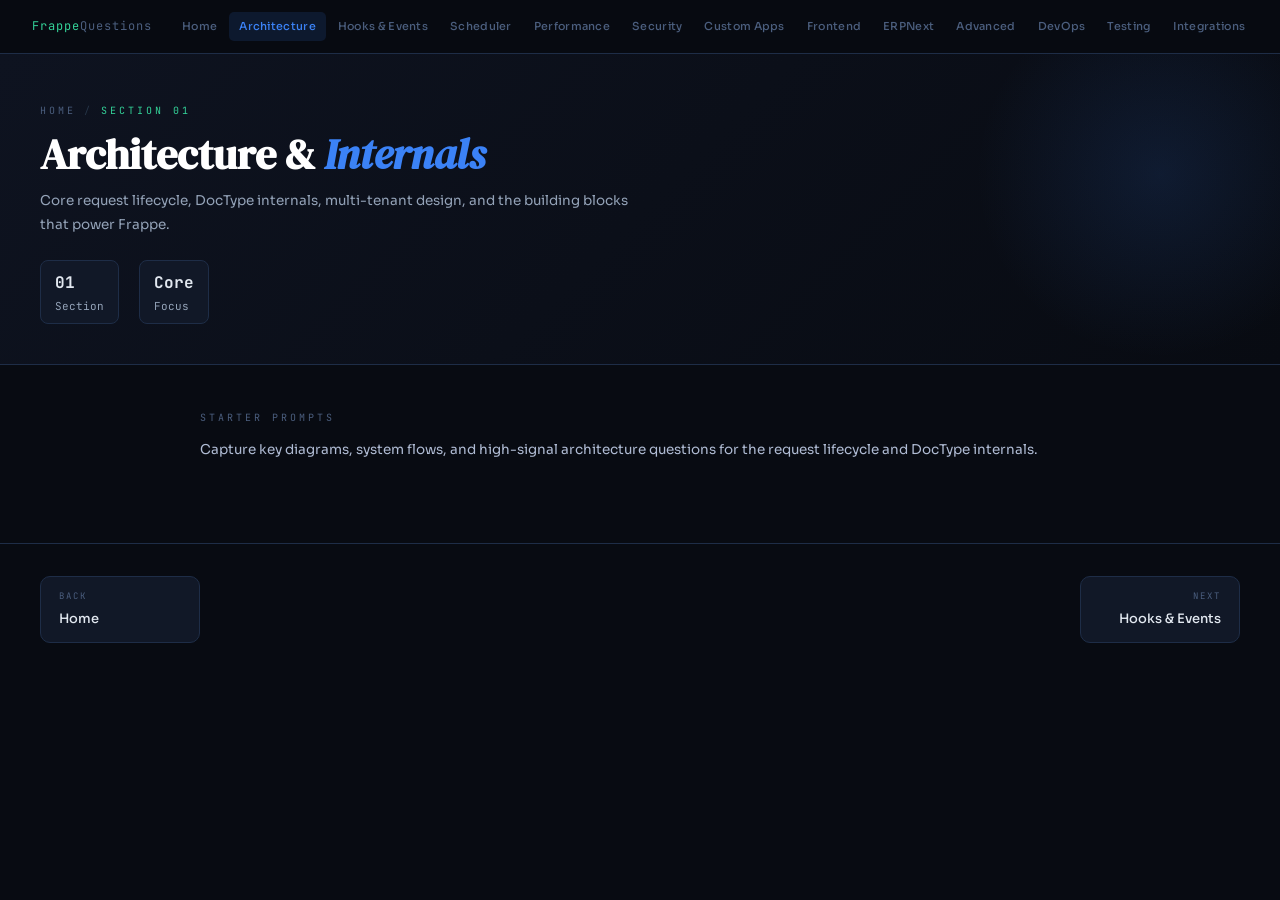
==== 01-architecture.html @ 0d049d43 "Add navigation hub and section pages Agent-Logs-Url: https://github.com/Ravikumar1032/Frappe-questio" ====
<!DOCTYPE html>
<html lang="en">
<head>
  <meta charset="UTF-8">
  <meta name="viewport" content="width=device-width, initial-scale=1.0">
  <title>Architecture &amp; Internals — Frappe Interview Kit</title>
  <link rel="stylesheet" href="index.css">
</head>
<body>
  <header class="topbar">
    <div class="topbar-left">
      <a class="topbar-logo" href="index.html">Frappe<span>Questions</span></a>
      <nav class="topbar-nav">
        <a class="nav-link" href="index.html">Home</a>
        <a class="nav-link active" href="01-architecture.html">Architecture</a>
        <a class="nav-link" href="02-hooks-events.html">Hooks &amp; Events</a>
        <a class="nav-link" href="03-scheduler-workers.html">Scheduler</a>
        <a class="nav-link" href="04-performance-db.html">Performance</a>
        <a class="nav-link" href="05-security-permissions.html">Security</a>
        <a class="nav-link" href="06-custom-apps-design.html">Custom Apps</a>
        <a class="nav-link" href="07-frontend-client-scripts.html">Frontend</a>
        <a class="nav-link" href="08-erpnext-domain.html">ERPNext</a>
        <a class="nav-link" href="09-advanced.html">Advanced</a>
        <a class="nav-link" href="10-deployment-devops.html">DevOps</a>
        <a class="nav-link" href="11-testing-debugging.html">Testing</a>
        <a class="nav-link" href="12-integrations-api.html">Integrations</a>
      </nav>
    </div>
  </header>

  <section class="page-hero">
    <div class="hero-eyebrow"><a href="index.html">Home</a><span class="sep">/</span>Section 01</div>
    <h1 class="page-title">Architecture &amp; <em>Internals</em></h1>
    <p class="page-desc">Core request lifecycle, DocType internals, multi-tenant design, and the building blocks that power Frappe.</p>
    <div class="hero-stats">
      <div class="stat-pill"><b>01</b> Section</div>
      <div class="stat-pill"><b>Core</b> Focus</div>
    </div>
  </section>

  <main class="content">
    <div class="section-label">Starter Prompts</div>
    <p class="ans">Capture key diagrams, system flows, and high-signal architecture questions for the request lifecycle and DocType internals.</p>
  </main>

  <footer class="page-footer">
    <a class="footer-nav-btn" href="index.html">
      <span class="fnb-dir">Back</span>
      <span class="fnb-title">Home</span>
    </a>
    <a class="footer-nav-btn next" href="02-hooks-events.html">
      <span class="fnb-dir">Next</span>
      <span class="fnb-title">Hooks &amp; Events</span>
    </a>
  </footer>
</body>
</html>
---- index.css ----
/* SHARED STYLES — inlined into every page */
@import url('https://fonts.googleapis.com/css2?family=DM+Serif+Display:ital@0;1&family=JetBrains+Mono:wght@400;600&family=Sora:wght@300;400;500;600&display=swap');

:root {
  --bg: #080b12;
  --surface: #0e1320;
  --card: #111827;
  --card-hover: #141d30;
  --border: #1e2d47;
  --border2: #263548;
  --accent: #3b82f6;
  --accent-glow: #3b82f620;
  --green: #34d399;
  --green-glow: #34d39920;
  --orange: #f59e0b;
  --orange-glow: #f59e0b20;
  --red: #f87171;
  --text: #e2e8f0;
  --text2: #94a3b8;
  --muted: #4b5e7e;
  --mono: 'JetBrains Mono', monospace;
  --serif: 'DM Serif Display', serif;
  --sans: 'Sora', sans-serif;
}

*, *::before, *::after { box-sizing: border-box; margin: 0; padding: 0; }

html { scroll-behavior: smooth; }

body {
  background: var(--bg);
  color: var(--text);
  font-family: var(--sans);
  font-size: 14px;
  line-height: 1.7;
  min-height: 100vh;
}

/* TOPBAR NAV */
.topbar {
  position: sticky; top: 0; z-index: 200;
  background: rgba(8,11,18,0.92);
  backdrop-filter: blur(16px);
  border-bottom: 1px solid var(--border);
  padding: 0 32px;
  height: 54px;
  display: flex;
  align-items: center;
  gap: 0;
  justify-content: space-between;
}
.topbar-left { display: flex; align-items: center; gap: 20px; }
.topbar-logo {
  font-family: var(--mono);
  font-size: 12px;
  color: var(--green);
  text-decoration: none;
  letter-spacing: 1px;
  white-space: nowrap;
}
.topbar-logo span { color: var(--muted); }
.topbar-nav {
  display: flex;
  gap: 2px;
  overflow-x: auto;
  scrollbar-width: none;
}
.topbar-nav::-webkit-scrollbar { display: none; }
.nav-link {
  color: var(--muted);
  text-decoration: none;
  font-size: 11px;
  font-weight: 500;
  padding: 5px 10px;
  border-radius: 5px;
  white-space: nowrap;
  transition: all 0.15s;
  letter-spacing: 0.3px;
}
.nav-link:hover { color: var(--text); background: var(--surface); }
.nav-link.active { color: var(--accent); background: var(--accent-glow); }

/* PAGE HERO */
.page-hero {
  padding: 48px 40px 40px;
  border-bottom: 1px solid var(--border);
  background: linear-gradient(135deg, var(--surface) 0%, var(--bg) 100%);
  position: relative;
  overflow: hidden;
}
.page-hero::before {
  content: '';
  position: absolute;
  top: -80px; right: -80px;
  width: 400px; height: 400px;
  background: radial-gradient(circle, var(--accent-glow) 0%, transparent 65%);
  pointer-events: none;
}
.hero-eyebrow {
  font-family: var(--mono);
  font-size: 10px;
  letter-spacing: 3px;
  text-transform: uppercase;
  color: var(--green);
  margin-bottom: 12px;
}
.hero-eyebrow a {
  color: var(--muted);
  text-decoration: none;
  transition: color 0.15s;
}
.hero-eyebrow a:hover { color: var(--text); }
.hero-eyebrow .sep { margin: 0 8px; color: var(--border2); }
.page-title {
  font-family: var(--serif);
  font-size: clamp(26px, 4vw, 42px);
  color: #fff;
  line-height: 1.1;
  margin-bottom: 12px;
}
.page-title em { color: var(--accent); font-style: italic; }
.page-desc {
  color: var(--text2);
  max-width: 600px;
  font-size: 13.5px;
  line-height: 1.75;
}
.hero-stats {
  display: flex;
  gap: 20px;
  margin-top: 24px;
  flex-wrap: wrap;
}
.stat-pill {
  background: var(--card);
  border: 1px solid var(--border);
  border-radius: 8px;
  padding: 8px 14px;
  font-family: var(--mono);
  font-size: 11px;
  color: var(--text2);
}
.stat-pill b { color: var(--text); font-size: 16px; display: block; }

/* MAIN CONTENT AREA */
.content { max-width: 960px; margin: 0 auto; padding: 32px 40px 80px; }

/* NAV GRID */
.nav-grid {
  display: grid;
  grid-template-columns: repeat(auto-fit, minmax(220px, 1fr));
  gap: 14px;
}

/* SECTION HEADING */
.section-label {
  font-family: var(--mono);
  font-size: 10px;
  letter-spacing: 3px;
  text-transform: uppercase;
  color: var(--muted);
  padding: 28px 0 12px;
  border-top: 1px solid var(--border);
  margin-top: 12px;
}
.section-label:first-child { border-top: none; padding-top: 0; }

/* Q&A CARD */
.qa-card {
  background: var(--card);
  border: 1px solid var(--border);
  border-radius: 12px;
  margin-bottom: 12px;
  overflow: hidden;
  transition: border-color 0.2s;
}
.qa-card:hover { border-color: var(--border2); }

.qa-header {
  padding: 18px 20px;
  cursor: pointer;
  display: flex;
  align-items: flex-start;
  gap: 14px;
  user-select: none;
  -webkit-tap-highlight-color: transparent;
}
.qa-num {
  font-family: var(--mono);
  font-size: 10px;
  color: var(--muted);
  padding-top: 4px;
  min-width: 22px;
}
.qa-meta { flex: 1; }
.qa-tags {
  display: flex;
  gap: 5px;
  flex-wrap: wrap;
  margin-bottom: 7px;
}
.tag {
  font-family: var(--mono);
  font-size: 9px;
  letter-spacing: 0.5px;
  font-weight: 600;
  padding: 2px 7px;
  border-radius: 4px;
  text-transform: uppercase;
}
.tag-q { background: #3b82f618; border: 1px solid #3b82f640; color: var(--accent); }
.tag-scenario { background: #34d39918; border: 1px solid #34d39940; color: var(--green); }
.tag-perf { background: #f59e0b18; border: 1px solid #f59e0b40; color: var(--orange); }
.tag-warn { background: #f8717118; border: 1px solid #f8717140; color: var(--red); }
.tag-topic {
  background: #1e2d47;
  border: 1px solid var(--border2);
  color: var(--text2);
}

.qa-question {
  font-size: 14.5px;
  font-weight: 500;
  color: var(--text);
  line-height: 1.5;
}
.qa-question code {
  font-family: var(--mono);
  background: var(--surface);
  color: var(--orange);
  padding: 1px 5px;
  border-radius: 3px;
  font-size: 12.5px;
}
.qa-chevron {
  color: var(--muted);
  font-size: 14px;
  transition: transform 0.25s;
  padding-top: 4px;
  flex-shrink: 0;
}
.qa-card.open .qa-chevron { transform: rotate(180deg); }

.qa-body {
  display: none;
  padding: 0 20px 20px 56px;
  border-top: 1px solid var(--border);
}
.qa-card.open .qa-body { display: block; }

.ans-label {
  font-family: var(--mono);
  font-size: 9px;
  letter-spacing: 2.5px;
  text-transform: uppercase;
  color: var(--green);
  margin: 14px 0 10px;
}

.ans {
  color: #b0bcd4;
  font-size: 13.5px;
  line-height: 1.85;
}
.ans p { margin-bottom: 9px; }
.ans p:last-child { margin-bottom: 0; }
.ans strong { color: var(--text); font-weight: 600; }
.ans em { color: var(--orange); font-style: normal; }

.ans code {
  font-family: var(--mono);
  background: #0a0f1c;
  border: 1px solid var(--border);
  color: var(--orange);
  padding: 1px 5px;
  border-radius: 3px;
  font-size: 12px;
}

pre.codeblock {
  font-family: var(--mono);
  background: #060a12;
  border: 1px solid var(--border);
  border-left: 3px solid var(--accent);
  border-radius: 8px;
  padding: 14px 16px;
  font-size: 12px;
  line-height: 1.75;
  color: #8fa8cc;
  overflow-x: auto;
  margin: 12px 0;
  white-space: pre;
}
pre.codeblock .kw { color: #60a5fa; }
pre.codeblock .fn { color: #a78bfa; }
pre.codeblock .str { color: #34d399; }
pre.codeblock .cm { color: #3d5273; font-style: italic; }
pre.codeblock .num { color: var(--orange); }

.tip {
  background: #34d39910;
  border: 1px solid #34d39928;
  border-radius: 8px;
  padding: 11px 14px;
  margin-top: 12px;
  font-size: 13px;
  color: #a7f3d0;
}
.tip::before { content: '💡 '; }

.warn {
  background: #f8717110;
  border: 1px solid #f8717130;
  border-radius: 8px;
  padding: 11px 14px;
  margin-top: 12px;
  font-size: 13px;
  color: #fca5a5;
}
.warn::before { content: '⚠️ '; }

/* EXPAND ALL TOOLBAR */
.toolbar {
  display: flex;
  gap: 8px;
  padding: 16px 0 4px;
  flex-wrap: wrap;
}
.tb-btn {
  background: var(--card);
  border: 1px solid var(--border);
  color: var(--text2);
  padding: 6px 14px;
  border-radius: 6px;
  font-size: 11px;
  font-family: var(--sans);
  cursor: pointer;
  transition: all 0.15s;
  font-weight: 500;
}
.tb-btn:hover { border-color: var(--accent); color: var(--accent); }

/* FOOTER NAV */
.page-footer {
  border-top: 1px solid var(--border);
  padding: 32px 40px;
  display: flex;
  justify-content: space-between;
  gap: 16px;
  flex-wrap: wrap;
}
.footer-nav-btn {
  display: flex;
  flex-direction: column;
  gap: 3px;
  text-decoration: none;
  padding: 12px 18px;
  border: 1px solid var(--border);
  border-radius: 10px;
  background: var(--card);
  transition: all 0.15s;
  min-width: 160px;
}
.footer-nav-btn:hover { border-color: var(--accent); background: var(--card-hover); }
.footer-nav-btn .fnb-dir {
  font-family: var(--mono);
  font-size: 9px;
  letter-spacing: 2px;
  text-transform: uppercase;
  color: var(--muted);
}
.footer-nav-btn .fnb-title {
  font-size: 13px;
  font-weight: 500;
  color: var(--text);
}
.footer-nav-btn.next { text-align: right; }

@media (max-width: 640px) {
  .topbar { padding: 0 16px; }
  .page-hero, .content, .page-footer { padding-left: 18px; padding-right: 18px; }
  .qa-body { padding-left: 18px; }
  .topbar-nav { display: none; }
}
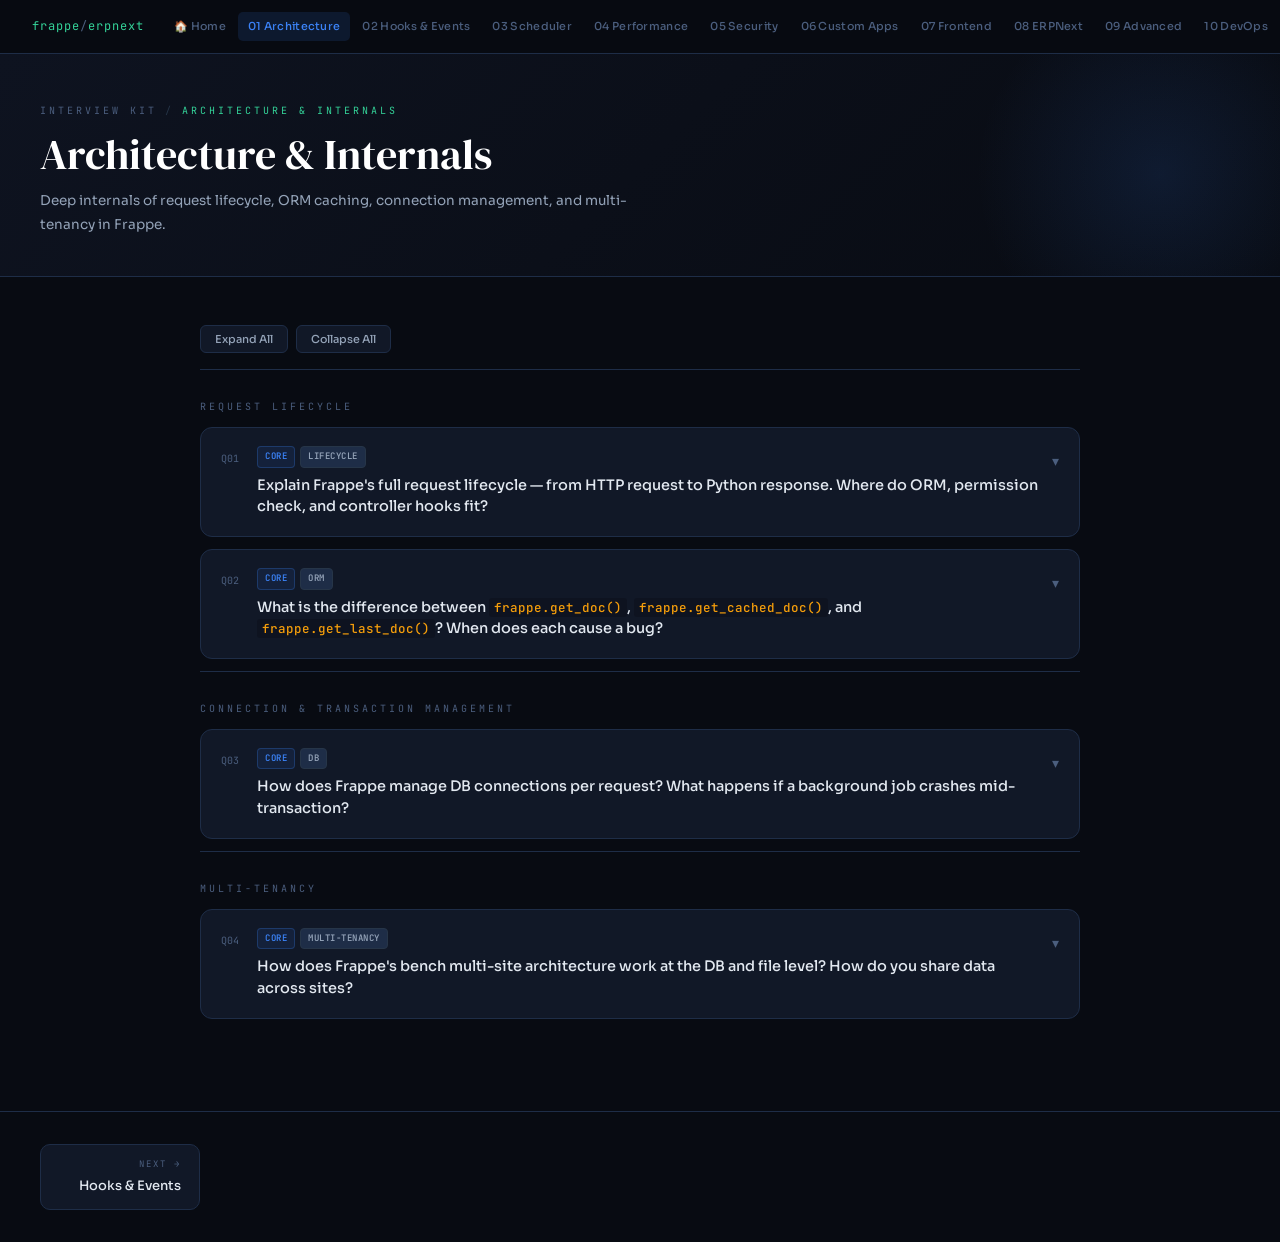
==== commit eb88f1bf: "Update 01-architecture.html" ====
--- a/01-architecture.html
+++ b/01-architecture.html
@@ -1,57 +1,475 @@
 <!DOCTYPE html>
 <html lang="en">
 <head>
-  <meta charset="UTF-8">
-  <meta name="viewport" content="width=device-width, initial-scale=1.0">
-  <title>Architecture &amp; Internals — Frappe Interview Kit</title>
-  <link rel="stylesheet" href="index.css">
+<meta charset="UTF-8">
+<meta name="viewport" content="width=device-width,initial-scale=1.0">
+<title>Architecture & Internals — Frappe/ERPNext Interview Kit</title>
+<style>/* SHARED STYLES — inlined into every page */
+@import url('https://fonts.googleapis.com/css2?family=DM+Serif+Display:ital@0;1&family=JetBrains+Mono:wght@400;600&family=Sora:wght@300;400;500;600&display=swap');
+
+:root {
+  --bg: #080b12;
+  --surface: #0e1320;
+  --card: #111827;
+  --card-hover: #141d30;
+  --border: #1e2d47;
+  --border2: #263548;
+  --accent: #3b82f6;
+  --accent-glow: #3b82f620;
+  --green: #34d399;
+  --green-glow: #34d39920;
+  --orange: #f59e0b;
+  --orange-glow: #f59e0b20;
+  --red: #f87171;
+  --text: #e2e8f0;
+  --text2: #94a3b8;
+  --muted: #4b5e7e;
+  --mono: 'JetBrains Mono', monospace;
+  --serif: 'DM Serif Display', serif;
+  --sans: 'Sora', sans-serif;
+}
+
+*, *::before, *::after { box-sizing: border-box; margin: 0; padding: 0; }
+
+html { scroll-behavior: smooth; }
+
+body {
+  background: var(--bg);
+  color: var(--text);
+  font-family: var(--sans);
+  font-size: 14px;
+  line-height: 1.7;
+  min-height: 100vh;
+}
+
+/* TOPBAR NAV */
+.topbar {
+  position: sticky; top: 0; z-index: 200;
+  background: rgba(8,11,18,0.92);
+  backdrop-filter: blur(16px);
+  border-bottom: 1px solid var(--border);
+  padding: 0 32px;
+  height: 54px;
+  display: flex;
+  align-items: center;
+  gap: 0;
+  justify-content: space-between;
+}
+.topbar-left { display: flex; align-items: center; gap: 20px; }
+.topbar-logo {
+  font-family: var(--mono);
+  font-size: 12px;
+  color: var(--green);
+  text-decoration: none;
+  letter-spacing: 1px;
+  white-space: nowrap;
+}
+.topbar-logo span { color: var(--muted); }
+.topbar-nav {
+  display: flex;
+  gap: 2px;
+  overflow-x: auto;
+  scrollbar-width: none;
+}
+.topbar-nav::-webkit-scrollbar { display: none; }
+.nav-link {
+  color: var(--muted);
+  text-decoration: none;
+  font-size: 11px;
+  font-weight: 500;
+  padding: 5px 10px;
+  border-radius: 5px;
+  white-space: nowrap;
+  transition: all 0.15s;
+  letter-spacing: 0.3px;
+}
+.nav-link:hover { color: var(--text); background: var(--surface); }
+.nav-link.active { color: var(--accent); background: var(--accent-glow); }
+
+/* PAGE HERO */
+.page-hero {
+  padding: 48px 40px 40px;
+  border-bottom: 1px solid var(--border);
+  background: linear-gradient(135deg, var(--surface) 0%, var(--bg) 100%);
+  position: relative;
+  overflow: hidden;
+}
+.page-hero::before {
+  content: '';
+  position: absolute;
+  top: -80px; right: -80px;
+  width: 400px; height: 400px;
+  background: radial-gradient(circle, var(--accent-glow) 0%, transparent 65%);
+  pointer-events: none;
+}
+.hero-eyebrow {
+  font-family: var(--mono);
+  font-size: 10px;
+  letter-spacing: 3px;
+  text-transform: uppercase;
+  color: var(--green);
+  margin-bottom: 12px;
+}
+.hero-eyebrow a {
+  color: var(--muted);
+  text-decoration: none;
+  transition: color 0.15s;
+}
+.hero-eyebrow a:hover { color: var(--text); }
+.hero-eyebrow .sep { margin: 0 8px; color: var(--border2); }
+.page-title {
+  font-family: var(--serif);
+  font-size: clamp(26px, 4vw, 42px);
+  color: #fff;
+  line-height: 1.1;
+  margin-bottom: 12px;
+}
+.page-title em { color: var(--accent); font-style: italic; }
+.page-desc {
+  color: var(--text2);
+  max-width: 600px;
+  font-size: 13.5px;
+  line-height: 1.75;
+}
+.hero-stats {
+  display: flex;
+  gap: 20px;
+  margin-top: 24px;
+  flex-wrap: wrap;
+}
+.stat-pill {
+  background: var(--card);
+  border: 1px solid var(--border);
+  border-radius: 8px;
+  padding: 8px 14px;
+  font-family: var(--mono);
+  font-size: 11px;
+  color: var(--text2);
+}
+.stat-pill b { color: var(--text); font-size: 16px; display: block; }
+
+/* MAIN CONTENT AREA */
+.content { max-width: 960px; margin: 0 auto; padding: 32px 40px 80px; }
+
+/* SECTION HEADING */
+.section-label {
+  font-family: var(--mono);
+  font-size: 10px;
+  letter-spacing: 3px;
+  text-transform: uppercase;
+  color: var(--muted);
+  padding: 28px 0 12px;
+  border-top: 1px solid var(--border);
+  margin-top: 12px;
+}
+.section-label:first-child { border-top: none; padding-top: 0; }
+
+/* Q&A CARD */
+.qa-card {
+  background: var(--card);
+  border: 1px solid var(--border);
+  border-radius: 12px;
+  margin-bottom: 12px;
+  overflow: hidden;
+  transition: border-color 0.2s;
+}
+.qa-card:hover { border-color: var(--border2); }
+
+.qa-header {
+  padding: 18px 20px;
+  cursor: pointer;
+  display: flex;
+  align-items: flex-start;
+  gap: 14px;
+  user-select: none;
+  -webkit-tap-highlight-color: transparent;
+}
+.qa-num {
+  font-family: var(--mono);
+  font-size: 10px;
+  color: var(--muted);
+  padding-top: 4px;
+  min-width: 22px;
+}
+.qa-meta { flex: 1; }
+.qa-tags {
+  display: flex;
+  gap: 5px;
+  flex-wrap: wrap;
+  margin-bottom: 7px;
+}
+.tag {
+  font-family: var(--mono);
+  font-size: 9px;
+  letter-spacing: 0.5px;
+  font-weight: 600;
+  padding: 2px 7px;
+  border-radius: 4px;
+  text-transform: uppercase;
+}
+.tag-q { background: #3b82f618; border: 1px solid #3b82f640; color: var(--accent); }
+.tag-scenario { background: #34d39918; border: 1px solid #34d39940; color: var(--green); }
+.tag-perf { background: #f59e0b18; border: 1px solid #f59e0b40; color: var(--orange); }
+.tag-warn { background: #f8717118; border: 1px solid #f8717140; color: var(--red); }
+.tag-topic {
+  background: #1e2d47;
+  border: 1px solid var(--border2);
+  color: var(--text2);
+}
+
+.qa-question {
+  font-size: 14.5px;
+  font-weight: 500;
+  color: var(--text);
+  line-height: 1.5;
+}
+.qa-question code {
+  font-family: var(--mono);
+  background: var(--surface);
+  color: var(--orange);
+  padding: 1px 5px;
+  border-radius: 3px;
+  font-size: 12.5px;
+}
+.qa-chevron {
+  color: var(--muted);
+  font-size: 14px;
+  transition: transform 0.25s;
+  padding-top: 4px;
+  flex-shrink: 0;
+}
+.qa-card.open .qa-chevron { transform: rotate(180deg); }
+
+.qa-body {
+  display: none;
+  padding: 0 20px 20px 56px;
+  border-top: 1px solid var(--border);
+}
+.qa-card.open .qa-body { display: block; }
+
+.ans-label {
+  font-family: var(--mono);
+  font-size: 9px;
+  letter-spacing: 2.5px;
+  text-transform: uppercase;
+  color: var(--green);
+  margin: 14px 0 10px;
+}
+
+.ans {
+  color: #b0bcd4;
+  font-size: 13.5px;
+  line-height: 1.85;
+}
+.ans p { margin-bottom: 9px; }
+.ans p:last-child { margin-bottom: 0; }
+.ans strong { color: var(--text); font-weight: 600; }
+.ans em { color: var(--orange); font-style: normal; }
+
+.ans code {
+  font-family: var(--mono);
+  background: #0a0f1c;
+  border: 1px solid var(--border);
+  color: var(--orange);
+  padding: 1px 5px;
+  border-radius: 3px;
+  font-size: 12px;
+}
+
+pre.codeblock {
+  font-family: var(--mono);
+  background: #060a12;
+  border: 1px solid var(--border);
+  border-left: 3px solid var(--accent);
+  border-radius: 8px;
+  padding: 14px 16px;
+  font-size: 12px;
+  line-height: 1.75;
+  color: #8fa8cc;
+  overflow-x: auto;
+  margin: 12px 0;
+  white-space: pre;
+}
+pre.codeblock .kw { color: #60a5fa; }
+pre.codeblock .fn { color: #a78bfa; }
+pre.codeblock .str { color: #34d399; }
+pre.codeblock .cm { color: #3d5273; font-style: italic; }
+pre.codeblock .num { color: var(--orange); }
+
+.tip {
+  background: #34d39910;
+  border: 1px solid #34d39928;
+  border-radius: 8px;
+  padding: 11px 14px;
+  margin-top: 12px;
+  font-size: 13px;
+  color: #a7f3d0;
+}
+.tip::before { content: '💡 '; }
+
+.warn {
+  background: #f8717110;
+  border: 1px solid #f8717130;
+  border-radius: 8px;
+  padding: 11px 14px;
+  margin-top: 12px;
+  font-size: 13px;
+  color: #fca5a5;
+}
+.warn::before { content: '⚠️ '; }
+
+/* EXPAND ALL TOOLBAR */
+.toolbar {
+  display: flex;
+  gap: 8px;
+  padding: 16px 0 4px;
+  flex-wrap: wrap;
+}
+.tb-btn {
+  background: var(--card);
+  border: 1px solid var(--border);
+  color: var(--text2);
+  padding: 6px 14px;
+  border-radius: 6px;
+  font-size: 11px;
+  font-family: var(--sans);
+  cursor: pointer;
+  transition: all 0.15s;
+  font-weight: 500;
+}
+.tb-btn:hover { border-color: var(--accent); color: var(--accent); }
+
+/* FOOTER NAV */
+.page-footer {
+  border-top: 1px solid var(--border);
+  padding: 32px 40px;
+  display: flex;
+  justify-content: space-between;
+  gap: 16px;
+  flex-wrap: wrap;
+}
+.footer-nav-btn {
+  display: flex;
+  flex-direction: column;
+  gap: 3px;
+  text-decoration: none;
+  padding: 12px 18px;
+  border: 1px solid var(--border);
+  border-radius: 10px;
+  background: var(--card);
+  transition: all 0.15s;
+  min-width: 160px;
+}
+.footer-nav-btn:hover { border-color: var(--accent); background: var(--card-hover); }
+.footer-nav-btn .fnb-dir {
+  font-family: var(--mono);
+  font-size: 9px;
+  letter-spacing: 2px;
+  text-transform: uppercase;
+  color: var(--muted);
+}
+.footer-nav-btn .fnb-title {
+  font-size: 13px;
+  font-weight: 500;
+  color: var(--text);
+}
+.footer-nav-btn.next { text-align: right; }
+
+@media (max-width: 640px) {
+  .topbar { padding: 0 16px; }
+  .page-hero, .content, .page-footer { padding-left: 18px; padding-right: 18px; }
+  .qa-body { padding-left: 18px; }
+  .topbar-nav { display: none; }
+}
+</style>
 </head>
 <body>
-  <header class="topbar">
-    <div class="topbar-left">
-      <a class="topbar-logo" href="index.html">Frappe<span>Questions</span></a>
-      <nav class="topbar-nav">
-        <a class="nav-link" href="index.html">Home</a>
-        <a class="nav-link active" href="01-architecture.html">Architecture</a>
-        <a class="nav-link" href="02-hooks-events.html">Hooks &amp; Events</a>
-        <a class="nav-link" href="03-scheduler-workers.html">Scheduler</a>
-        <a class="nav-link" href="04-performance-db.html">Performance</a>
-        <a class="nav-link" href="05-security-permissions.html">Security</a>
-        <a class="nav-link" href="06-custom-apps-design.html">Custom Apps</a>
-        <a class="nav-link" href="07-frontend-client-scripts.html">Frontend</a>
-        <a class="nav-link" href="08-erpnext-domain.html">ERPNext</a>
-        <a class="nav-link" href="09-advanced.html">Advanced</a>
-        <a class="nav-link" href="10-deployment-devops.html">DevOps</a>
-        <a class="nav-link" href="11-testing-debugging.html">Testing</a>
-        <a class="nav-link" href="12-integrations-api.html">Integrations</a>
-      </nav>
+<nav class="topbar">
+  <div class="topbar-left">
+    <a class="topbar-logo" href="index.html">frappe<span>/</span>erpnext</a>
+    <div class="topbar-nav"><a href="index.html" class="nav-link">🏠 Home</a>
+<a href="01-architecture.html" class="nav-link active">01 Architecture</a>
+<a href="02-hooks-events.html" class="nav-link">02 Hooks & Events</a>
+<a href="03-scheduler-workers.html" class="nav-link">03 Scheduler</a>
+<a href="04-performance-db.html" class="nav-link">04 Performance</a>
+<a href="05-security-permissions.html" class="nav-link">05 Security</a>
+<a href="06-custom-apps-design.html" class="nav-link">06 Custom Apps</a>
+<a href="07-frontend-client-scripts.html" class="nav-link">07 Frontend</a>
+<a href="08-erpnext-domain.html" class="nav-link">08 ERPNext</a>
+<a href="09-advanced.html" class="nav-link">09 Advanced</a>
+<a href="10-deployment-devops.html" class="nav-link">10 DevOps</a>
+<a href="11-testing-debugging.html" class="nav-link">11 Testing</a>
+<a href="12-integrations-api.html" class="nav-link">12 Integrations</a>
+</div>
+  </div>
+</nav>
+<div class="page-hero">
+  <div class="hero-eyebrow"><a href="index.html">Interview Kit</a><span class="sep">/</span>Architecture & Internals</div>
+  <div class="page-title">Architecture & Internals</div>
+  <p class="page-desc">Deep internals of request lifecycle, ORM caching, connection management, and multi-tenancy in Frappe.</p>
+</div>
+<div class="content">
+<div class="toolbar">
+  <button class="tb-btn" onclick="document.querySelectorAll('.qa-card').forEach(c=>c.classList.add('open'))">Expand All</button>
+  <button class="tb-btn" onclick="document.querySelectorAll('.qa-card').forEach(c=>c.classList.remove('open'))">Collapse All</button>
+</div>
+<div class="section-label">Request Lifecycle</div><div class="qa-card">
+  <div class="qa-header" onclick="t(this)">
+    <div class="qa-num">Q01</div>
+    <div class="qa-meta">
+      <div class="qa-tags"><span class="tag tag-q">CORE</span><span class="tag tag-topic">LIFECYCLE</span></div>
+      <div class="qa-question">Explain Frappe's full request lifecycle — from HTTP request to Python response. Where do ORM, permission check, and controller hooks fit?</div>
     </div>
-  </header>
-
-  <section class="page-hero">
-    <div class="hero-eyebrow"><a href="index.html">Home</a><span class="sep">/</span>Section 01</div>
-    <h1 class="page-title">Architecture &amp; <em>Internals</em></h1>
-    <p class="page-desc">Core request lifecycle, DocType internals, multi-tenant design, and the building blocks that power Frappe.</p>
-    <div class="hero-stats">
-      <div class="stat-pill"><b>01</b> Section</div>
-      <div class="stat-pill"><b>Core</b> Focus</div>
+    <div class="qa-chevron">▾</div>
+  </div>
+  <div class="qa-body">
+    <div class="ans-label">Answer</div>
+    <div class="ans"><p><strong>Full path:</strong> Nginx → Gunicorn (WSGI) → <code>frappe.app</code> → <code>frappe.handler.handle()</code> → method routing → ORM → MariaDB → response.</p><p><strong>Permission check</strong> fires inside <code>frappe.get_doc()</code> before data is returned, via <code>has_permission()</code> which reads DocPerm + User Permission records from the DB.</p><p><strong>Controller hooks</strong> (validate, before_save, on_submit) fire within the same DB transaction. Raising an exception triggers a full rollback.</p><p><strong>Key insight:</strong> Frappe holds a single MariaDB connection per request (stored in <code>frappe.db</code>). Long-running hooks hold locks — a common production bottleneck.</p><div class="tip">Mention RQ workers for async jobs — background tasks bypass this lifecycle entirely via Redis queues and Gunicorn never touches them.</div></div>
+  </div>
+</div><div class="qa-card">
+  <div class="qa-header" onclick="t(this)">
+    <div class="qa-num">Q02</div>
+    <div class="qa-meta">
+      <div class="qa-tags"><span class="tag tag-q">CORE</span><span class="tag tag-topic">ORM</span></div>
+      <div class="qa-question">What is the difference between <code>frappe.get_doc()</code>, <code>frappe.get_cached_doc()</code>, and <code>frappe.get_last_doc()</code>? When does each cause a bug?</div>
     </div>
-  </section>
-
-  <main class="content">
-    <div class="section-label">Starter Prompts</div>
-    <p class="ans">Capture key diagrams, system flows, and high-signal architecture questions for the request lifecycle and DocType internals.</p>
-  </main>
-
-  <footer class="page-footer">
-    <a class="footer-nav-btn" href="index.html">
-      <span class="fnb-dir">Back</span>
-      <span class="fnb-title">Home</span>
-    </a>
-    <a class="footer-nav-btn next" href="02-hooks-events.html">
-      <span class="fnb-dir">Next</span>
-      <span class="fnb-title">Hooks &amp; Events</span>
-    </a>
-  </footer>
+    <div class="qa-chevron">▾</div>
+  </div>
+  <div class="qa-body">
+    <div class="ans-label">Answer</div>
+    <div class="ans"><p><strong>get_doc()</strong> — always queries the DB. Fresh data. Slightly slower but safe.</p><p><strong>get_cached_doc()</strong> — reads from Redis cache first. Dangerous if a background job mutates a setting and then calls this — it gets stale config for up to cache TTL (default ~10 min).</p><p><strong>get_last_doc()</strong> — fetches newest record by <code>creation DESC</code>. In high-concurrency scenarios (bulk onboarding), you may read another user's just-created record.</p><p><strong>Production bug scenario:</strong> A scheduler job uses <code>get_cached_doc</code> on a System Settings DocType. Admin changes the email config. Job sends 10,000 emails to the old address for 10 minutes.</p><div class="tip">Always call frappe.clear_cache(doctype, name) after programmatic updates to single-record settings DocTypes.</div></div>
+  </div>
+</div><div class="section-label">Connection & Transaction Management</div><div class="qa-card">
+  <div class="qa-header" onclick="t(this)">
+    <div class="qa-num">Q03</div>
+    <div class="qa-meta">
+      <div class="qa-tags"><span class="tag tag-q">CORE</span><span class="tag tag-topic">DB</span></div>
+      <div class="qa-question">How does Frappe manage DB connections per request? What happens if a background job crashes mid-transaction?</div>
+    </div>
+    <div class="qa-chevron">▾</div>
+  </div>
+  <div class="qa-body">
+    <div class="ans-label">Answer</div>
+    <div class="ans"><p><strong>Per-request connection:</strong> Frappe opens one MariaDB connection at request start (<code>frappe.connect()</code>), stores it as <code>frappe.db</code>. All ORM calls within that request use this single connection.</p><p><strong>Auto-commit:</strong> Web requests auto-commit at the end via <code>frappe.db.commit()</code> in the WSGI teardown, unless an exception occurred — in which case it auto-rollbacks.</p><p><strong>Background job crash:</strong> RQ workers catch exceptions and mark the job as Failed in Redis. The MariaDB connection is closed, triggering an implicit rollback of any uncommitted writes. No partial data survives.</p><p><strong>Critical gotcha:</strong> If you call <code>frappe.db.commit()</code> inside a loop within a job, and the job crashes after iteration 500 of 1000 — iterations 1-500 are permanently committed, 501-1000 are lost. Your data is now inconsistent.</p><div class="warn">Never commit() inside a loop unless you explicitly want partial commit semantics and have idempotency guarantees.</div></div>
+  </div>
+</div><div class="section-label">Multi-tenancy</div><div class="qa-card">
+  <div class="qa-header" onclick="t(this)">
+    <div class="qa-num">Q04</div>
+    <div class="qa-meta">
+      <div class="qa-tags"><span class="tag tag-q">CORE</span><span class="tag tag-topic">MULTI-TENANCY</span></div>
+      <div class="qa-question">How does Frappe's bench multi-site architecture work at the DB and file level? How do you share data across sites?</div>
+    </div>
+    <div class="qa-chevron">▾</div>
+  </div>
+  <div class="qa-body">
+    <div class="ans-label">Answer</div>
+    <div class="ans"><p><strong>Site isolation:</strong> Each site has its own MariaDB database, own <code>site_config.json</code>, and own <code>private/</code>/<code>public/</code> file directories under <code>sites/sitename/</code>.</p><p><strong>Redis sharing:</strong> Redis is shared across sites but all cache keys are namespaced with the site name — so cache isolation is logical, not physical.</p><p><strong>Cross-site data options:</strong></p><p>1. Frappe REST API — sites call each other via HTTP + API token. Simple but adds network latency.</p><p>2. Shared MariaDB views — read-only DB user with SELECT on another site's DB. Fast but bypasses all Frappe ORM, permissions, and validation.</p><p>3. Redis pub/sub — site A publishes events, site B's worker subscribes. Best for async sync. Decoupled and scalable.</p><div class="tip">For production cross-site sync, use the Frappe REST API with retry logic. Direct DB cross-reads should be last resort — they break upgrade safety.</div></div>
+  </div>
+</div>
+</div>
+<div class="page-footer"><a href="02-hooks-events.html" class="footer-nav-btn next"><span class="fnb-dir">Next →</span><span class="fnb-title">Hooks & Events</span></a></div>
+<script>
+function t(h){h.closest('.qa-card').classList.toggle('open');}
+</script>
 </body>
 </html>
